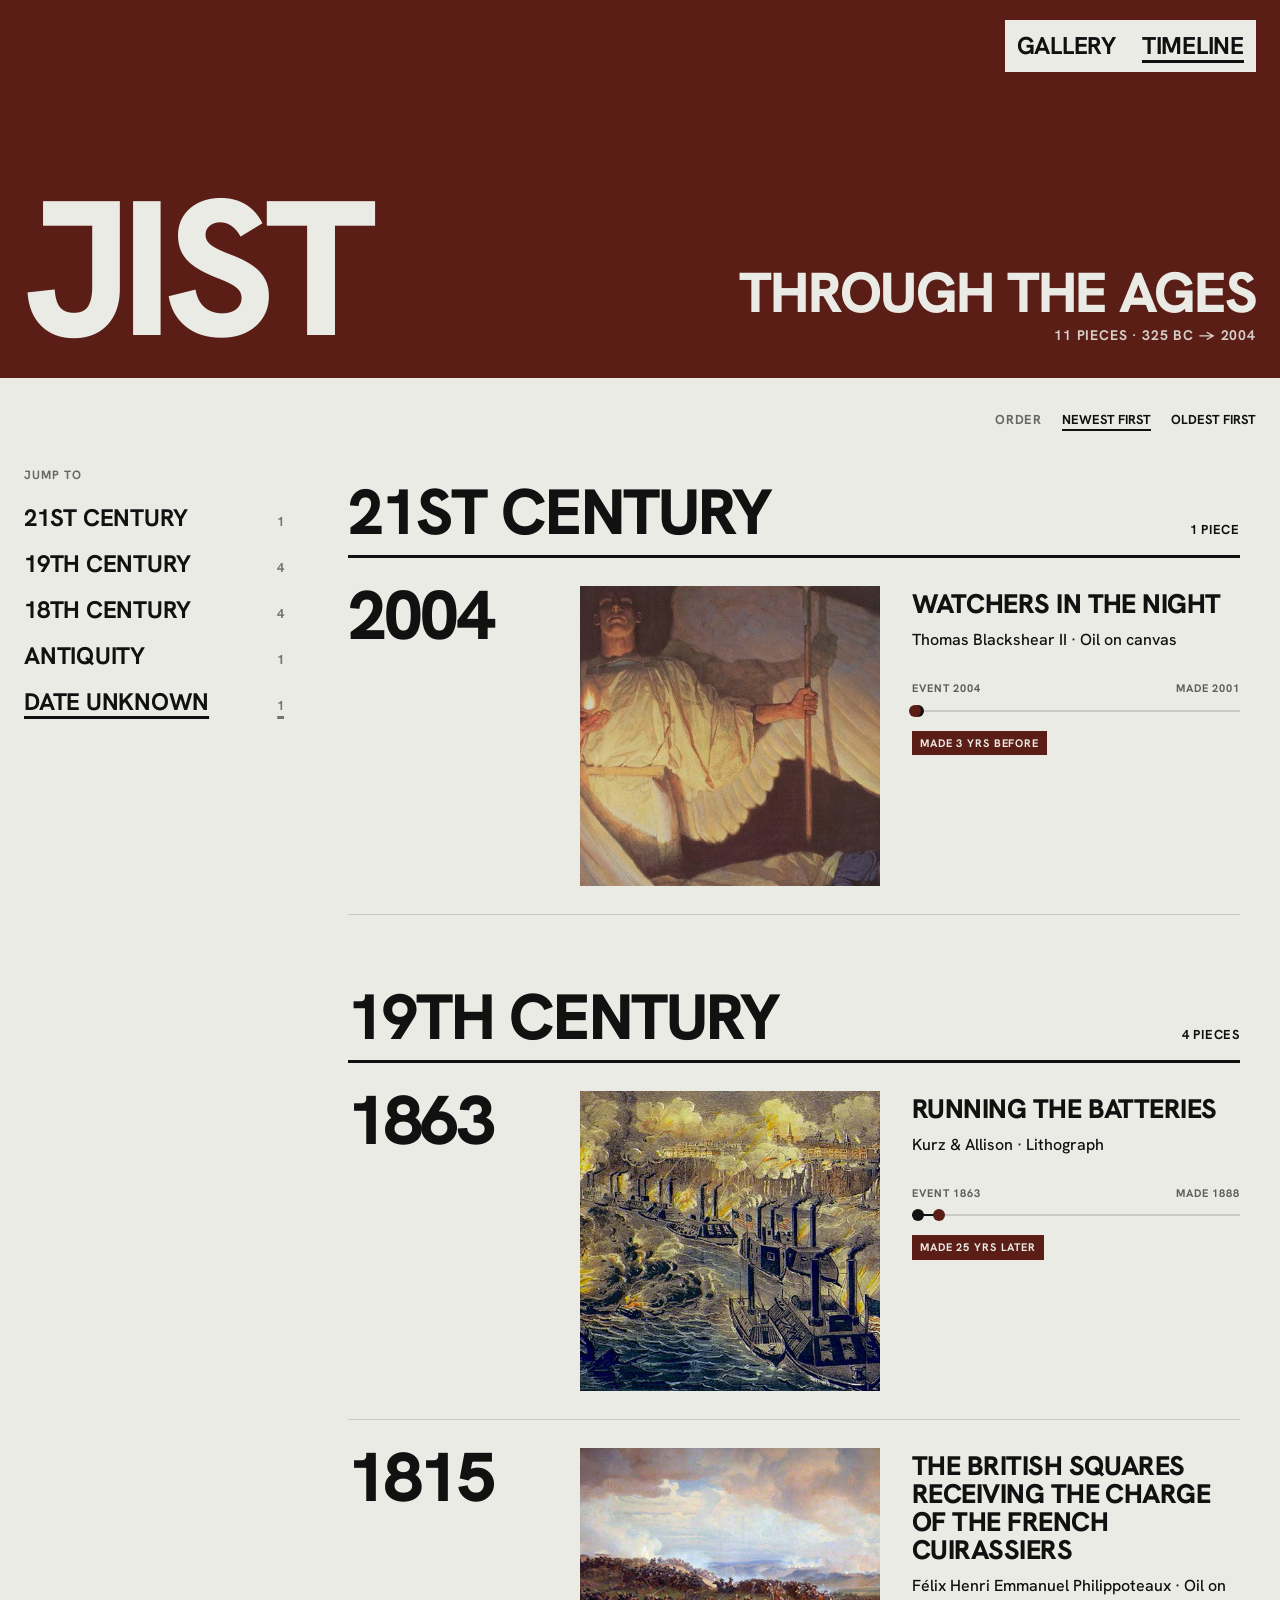
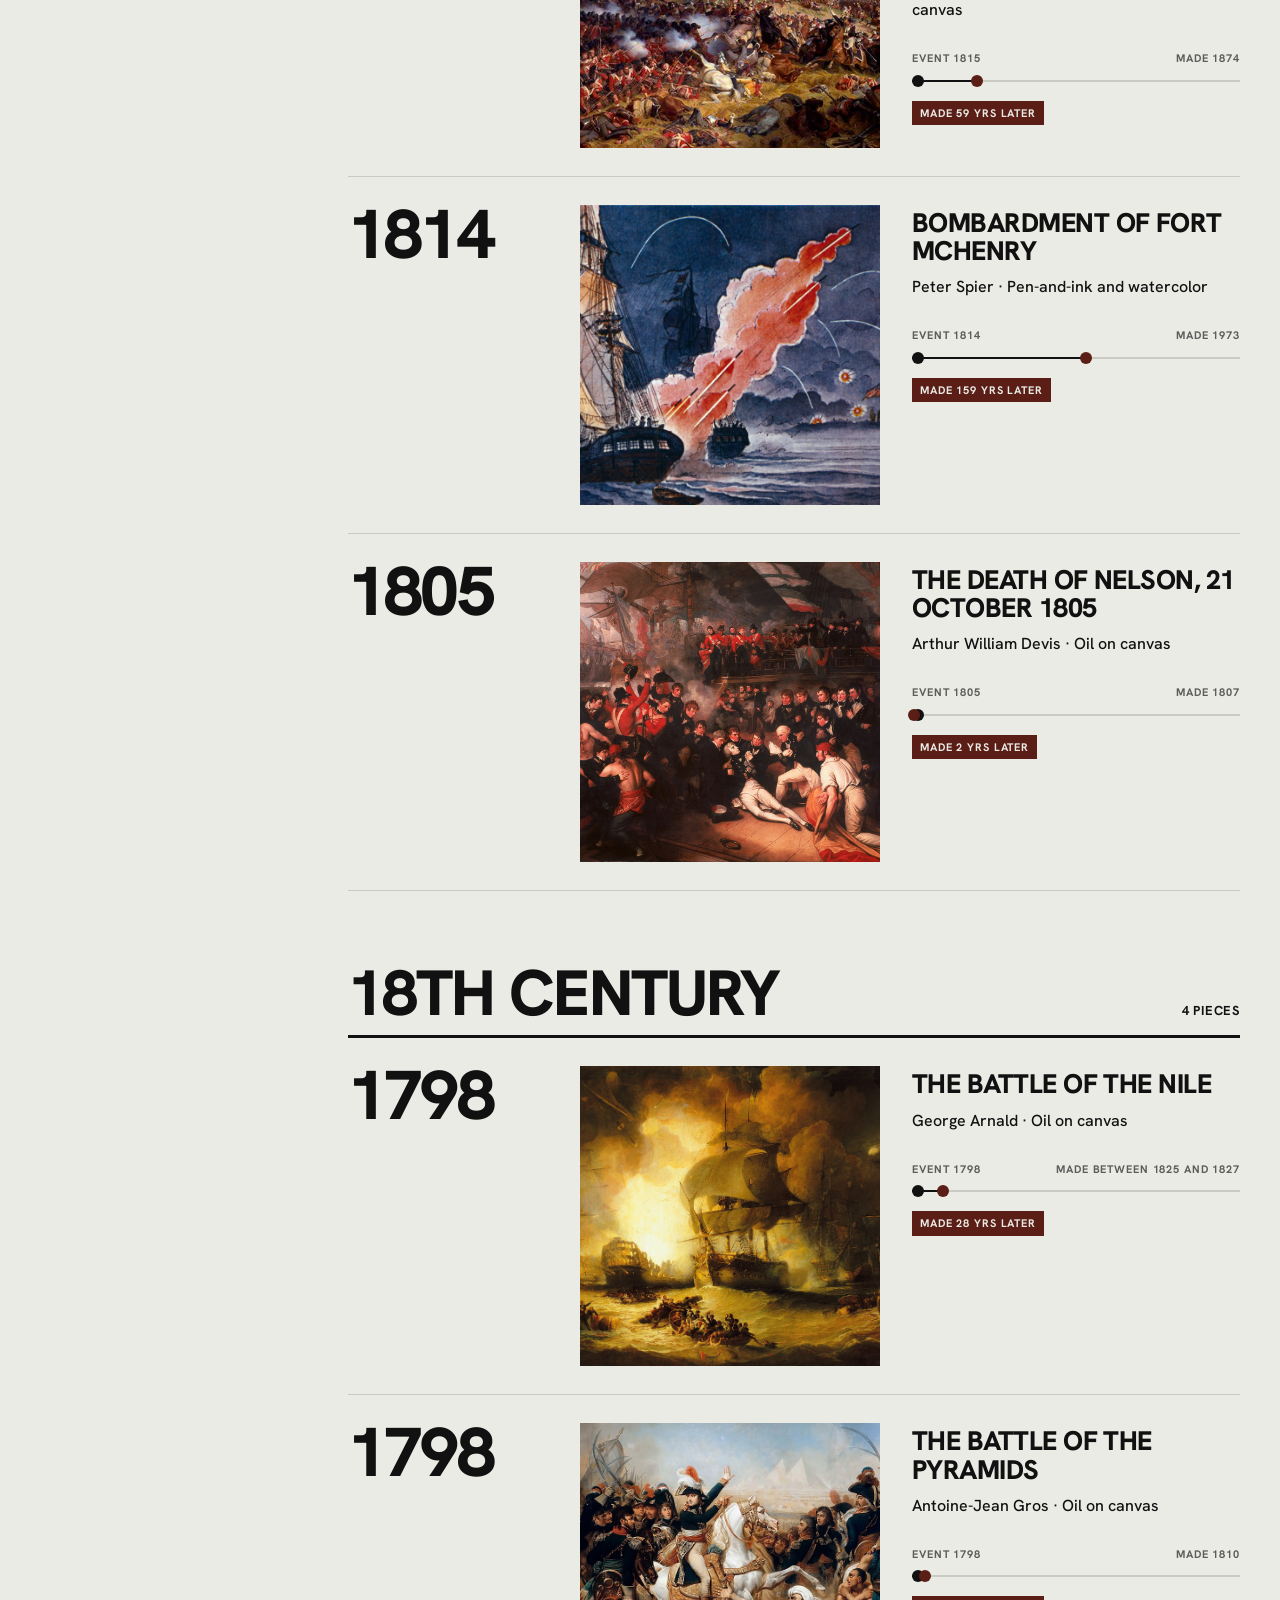
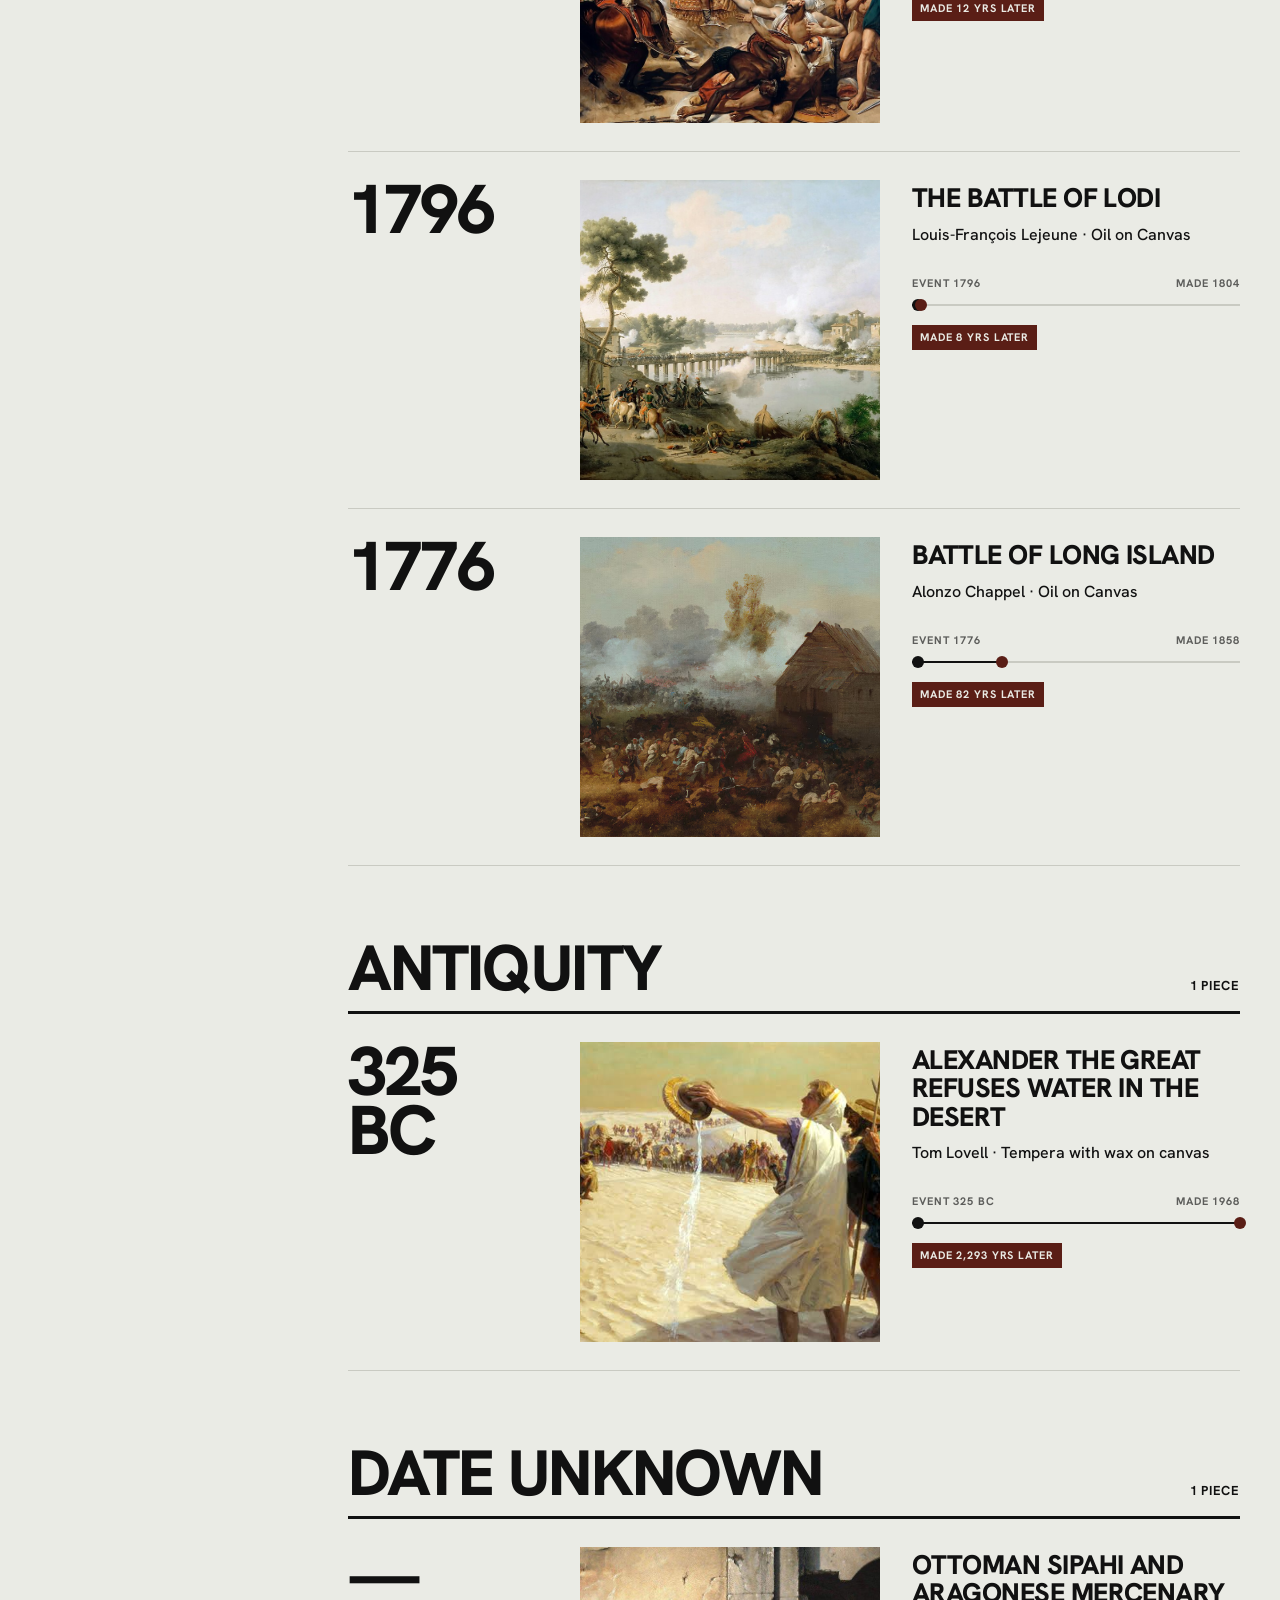
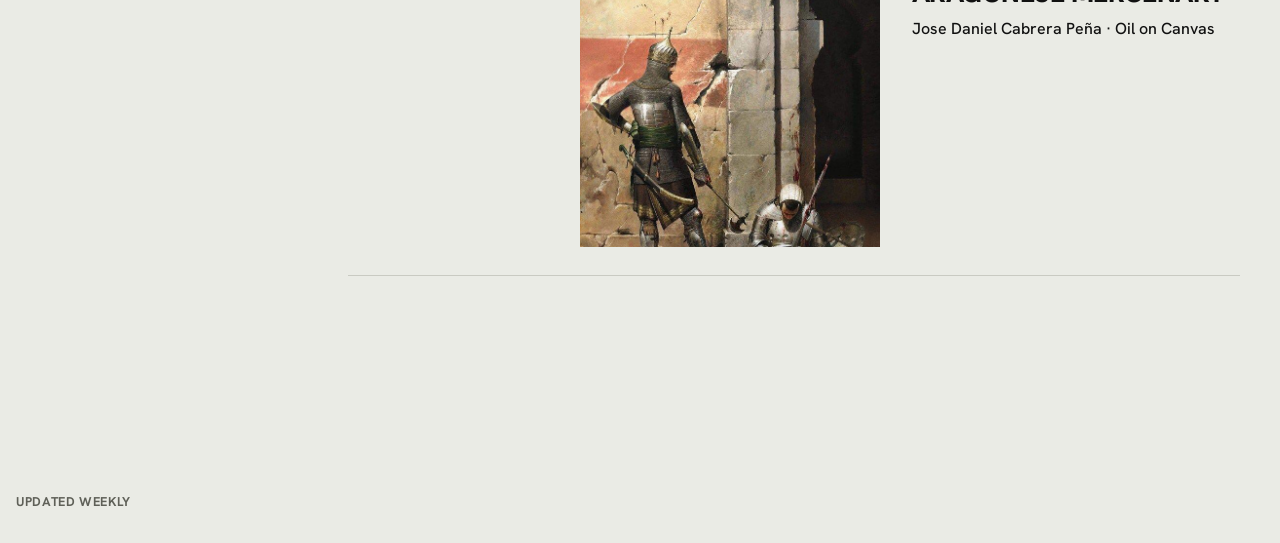
==== timeline.html @ eda14f46 "Add timeline page and change footer to Updated Weekly - timeline.html/timeline.js: pieces grouped by" ====
<!DOCTYPE html>
<html lang="en">
<head>
<meta charset="UTF-8">
<meta name="viewport" content="width=device-width, initial-scale=1.0">
<title>Timeline · JIST Gallery</title>

<!-- Social preview (shows up when the link is shared in iMessage, Discord, etc.) -->
<meta name="description" content="Every piece in the JIST Gallery, placed at the moment it depicts.">
<meta property="og:title" content="Timeline · JIST Gallery">
<meta property="og:description" content="Every piece in the JIST Gallery, placed at the moment it depicts.">
<meta property="og:type" content="website">
<meta name="twitter:card" content="summary">
<meta name="twitter:title" content="Timeline · JIST Gallery">
<meta name="twitter:description" content="Every piece in the JIST Gallery, placed at the moment it depicts.">

<link rel="preconnect" href="https://fonts.googleapis.com">
<link rel="preconnect" href="https://fonts.gstatic.com" crossorigin>
<link href="https://fonts.googleapis.com/css2?family=Hanken+Grotesk:wght@500;700;800&display=swap" rel="stylesheet">
<link rel="stylesheet" href="style.css">
</head>
<body class="timeline-page">

  <header class="tl-banner">
    <a href="index.html" class="tl-word" aria-label="JIST Gallery home">JIST</a>
    <nav class="site-nav" aria-label="Site">
      <a href="index.html">Gallery</a>
      <a href="timeline.html" aria-current="page">Timeline</a>
    </nav>
    <div class="tl-banner-text">
      <h1 class="tl-heading">Through the ages</h1>
      <p id="tl-summary" class="tl-summary"></p>
    </div>
  </header>

  <div class="tl-order" role="group" aria-label="Order">
    <span class="tl-order-label">Order</span>
    <button type="button" id="order-newest" aria-pressed="true">Newest first</button>
    <button type="button" id="order-oldest" aria-pressed="false">Oldest first</button>
  </div>

  <div class="tl-layout">
    <nav id="tl-rail" class="tl-rail" aria-label="Jump to era">
      <!-- Era links are inserted here by timeline.js -->
    </nav>
    <main id="tl-sections" class="tl-sections">
      <!-- Era sections are inserted here by timeline.js -->
    </main>
  </div>

  <!-- Modal / lightbox -->
  <div id="modal-overlay" class="modal-overlay" hidden>
    <div class="modal" role="dialog" aria-modal="true" aria-labelledby="modal-title">
      <button id="modal-close" class="modal-close" aria-label="Close">&times;</button>
      <button id="modal-prev" class="modal-nav modal-prev" aria-label="Previous artwork">&#8249;</button>
      <button id="modal-next" class="modal-nav modal-next" aria-label="Next artwork">&#8250;</button>
      <div class="modal-content">
        <div class="modal-image-wrap">
          <img id="modal-image" src="" alt="">
        </div>
        <div class="modal-text">
          <h2 id="modal-title"></h2>
          <p id="modal-meta" class="modal-meta"></p>
          <div id="modal-description" class="modal-description"></div>
        </div>
      </div>
    </div>
  </div>

  <footer class="site-footer">
    <p>Updated Weekly</p>
  </footer>

  <script src="art.js"></script>
  <script src="modal.js"></script>
  <script src="timeline.js"></script>
</body>
</html>
---- style.css ----
/* ---------- Base ---------- */
:root {
  --bg-page: #eaebe5;       /* pale grey-green "gallery wall" */
  --panel: #5a1e16;         /* intro panel colour (oxblood) */
  --text: #111111;
  --text-muted: #5f6058;
  --tile-empty: #d4d5ce;
  --gap: 16px;
  --ease: cubic-bezier(0.77, 0, 0.18, 1);
  --font: "Hanken Grotesk", "Helvetica Neue", Helvetica, Arial, sans-serif;
}

* {
  box-sizing: border-box;
}

body {
  margin: 0;
  background: var(--bg-page);
  color: var(--text);
  font-family: var(--font);
  line-height: 1.5;
  overflow-x: hidden;
}

/* While the intro plays, the page doesn't scroll — the first scroll settles it. */
body.intro-active {
  overflow: hidden;
}

button {
  font-family: inherit;
}

/* ---------- Intro / hero ----------
   States (classes on #intro, added in order by main.js):
     is-panel   → panel wipes in from the left
     is-word    → JIST rises
     is-art     → featured piece slides in behind JIST
     is-settled → shrinks into the split banner above the gallery
*/
.intro {
  position: relative;
  overflow: hidden;
  height: 100vh;
  height: 100svh;
  transition: height 1.1s var(--ease);
}

.intro.is-settled {
  height: clamp(420px, 62vh, 620px);
}

.intro-panel {
  position: absolute;
  top: 0;
  bottom: 0;
  left: 0;
  width: 0;
  background: var(--panel);
  transition: width 1.1s var(--ease);
}

.intro.is-panel .intro-panel {
  width: 100%;
}

.intro-art {
  position: absolute;
  top: 0;
  bottom: 0;
  right: 0;
  width: 100%;
  transform: translateX(100%);
  transition: transform 1.3s var(--ease), width 1.1s var(--ease);
}

.intro.is-art .intro-art {
  transform: translateX(0);
}

.intro.is-settled .intro-art {
  width: 50%;
}

.intro-art img {
  width: 100%;
  height: 100%;
  object-fit: cover;
  display: block;
}

.intro-scrim {
  position: absolute;
  inset: 0;
  background: #111;
  opacity: 0;
  transition: opacity 0.8s ease;
}

.intro.is-art:not(.is-settled) .intro-scrim {
  opacity: 0.3;
}

.intro-word {
  position: absolute;
  left: 24px;
  bottom: 96px;
  z-index: 2;
  margin: 0;
  font-weight: 800;
  line-height: 0.8;
  letter-spacing: -0.05em;
  color: var(--bg-page);
  font-size: clamp(140px, 30vw, 460px);
  opacity: 0;
  transform: translateY(60px);
  transition: opacity 0.9s var(--ease), transform 0.9s var(--ease),
    font-size 1.1s var(--ease), bottom 1.1s var(--ease);
}

.intro.is-word .intro-word {
  opacity: 1;
  transform: translateY(0);
}

.intro.is-settled .intro-word {
  bottom: 40px;
  font-size: clamp(110px, 17vw, 260px);
}

/* Era menu — appears top-right once the intro settles */
.era-nav {
  position: absolute;
  top: 20px;
  right: 24px;
  z-index: 3;
  display: flex;
  flex-wrap: wrap;
  justify-content: flex-end;
  gap: 4px 26px;
  padding: 4px 12px;
  background: var(--bg-page);
  opacity: 0;
  transform: translateY(-12px);
  pointer-events: none;
  transition: opacity 0.6s var(--ease), transform 0.6s var(--ease);
}

.intro.is-settled .era-nav {
  opacity: 1;
  transform: translateY(0);
  pointer-events: auto;
}

.era-nav button {
  min-height: 44px;
  padding: 0;
  border: 0;
  background: none;
  cursor: pointer;
  color: var(--text);
  font-weight: 700;
  font-size: clamp(16px, 1.9vw, 26px);
  letter-spacing: -0.01em;
  text-transform: uppercase;
  text-decoration: none;
  text-decoration-thickness: 3px;
  text-underline-offset: 6px;
}

.era-nav button:hover {
  opacity: 0.7;
}

.era-nav button[aria-pressed="true"] {
  text-decoration-line: underline;
}

/* Caption + buttons along the bottom of the intro */
.intro-caption {
  position: absolute;
  left: 24px;
  right: 24px;
  bottom: 24px;
  z-index: 3;
  display: flex;
  justify-content: space-between;
  align-items: flex-end;
  gap: 16px;
  color: var(--bg-page);
  opacity: 0;
  pointer-events: none;
  transition: opacity 0.6s ease, left 1.1s var(--ease);
}

.intro.is-art .intro-caption {
  opacity: 1;
  pointer-events: auto;
}

.intro.is-settled .intro-caption {
  left: calc(50% + 24px);
}

.intro-featured {
  display: flex;
  flex-direction: column;
  align-items: flex-start;
  gap: 4px;
  padding: 0;
  border: 0;
  background: none;
  color: inherit;
  text-align: left;
  cursor: pointer;
  font-size: 13px;
  letter-spacing: 0.04em;
  text-transform: uppercase;
  text-shadow: 0 1px 8px rgba(0, 0, 0, 0.45);
}

.intro-featured-label {
  opacity: 0.8;
}

.intro-featured-title {
  font-weight: 700;
}

.intro-featured:hover .intro-featured-title {
  text-decoration: underline;
  text-underline-offset: 3px;
}

.intro-actions {
  flex-shrink: 0;
}

.intro-enter,
.intro-replay {
  min-height: 48px;
  padding: 0 22px;
  cursor: pointer;
  font-weight: 700;
  font-size: 14px;
  letter-spacing: 0.06em;
  text-transform: uppercase;
}

.intro-enter {
  border: 0;
  background: var(--bg-page);
  color: var(--text);
}

.intro-replay {
  display: none;
  min-height: 44px;
  padding: 0 16px;
  font-size: 12px;
  border: 1px solid var(--bg-page);
  background: rgba(17, 17, 17, 0.25);
  color: var(--bg-page);
}

.intro.is-settled .intro-enter {
  display: none;
}

.intro.is-settled .intro-replay {
  display: inline-block;
}

/* Skips all intro motion (reduced-motion users, repeat visits, Replay reset) */
.intro.no-anim,
.intro.no-anim * {
  transition: none !important;
}

/* ---------- Controls (search) ---------- */
.controls {
  padding: var(--gap) var(--gap) 0;
  display: flex;
  justify-content: space-between;
  align-items: flex-end;
  gap: 16px;
}

.page-link {
  display: inline-flex;
  align-items: center;
  min-height: 44px;
  color: var(--text);
  font-weight: 700;
  font-size: 0.85rem;
  letter-spacing: 0.06em;
  text-transform: uppercase;
  text-decoration: underline;
  text-decoration-thickness: 2px;
  text-underline-offset: 5px;
}

.page-link:hover {
  opacity: 0.7;
}

.search-input {
  width: 100%;
  max-width: 320px;
  height: 44px;
  padding: 0 2px;
  font-family: inherit;
  font-size: 0.95rem;
  font-weight: 500;
  color: var(--text);
  background: transparent;
  border: 0;
  border-bottom: 2px solid var(--text);
  border-radius: 0;
}

.search-input::placeholder {
  color: var(--text-muted);
}

.search-input:focus {
  outline: none;
  border-bottom-color: var(--panel);
}

.no-results {
  text-align: center;
  color: var(--text-muted);
  padding: 48px 0;
  font-weight: 700;
  text-transform: uppercase;
  letter-spacing: 0.04em;
}

/* ---------- Gallery grid ---------- */
main {
  padding: var(--gap) var(--gap) 96px;
}

.gallery-grid {
  display: grid;
  grid-template-columns: repeat(4, minmax(0, 1fr));
  grid-auto-flow: dense;
  gap: var(--gap);
}

.art-tile {
  position: relative;
  display: block;
  aspect-ratio: 1 / 1;
  overflow: hidden;
  padding: 0;
  border: 0;
  background: var(--tile-empty);
  cursor: pointer;
  font: inherit;
  color: inherit;
  text-align: left;
}

.art-tile.is-big {
  grid-column: span 2;
  grid-row: span 2;
}

.art-tile img {
  position: absolute;
  inset: 0;
  width: 100%;
  height: 100%;
  object-fit: cover;
  display: block;
  opacity: 0;
  transition: opacity 0.4s ease, transform 0.6s ease;
}

.art-tile img.loaded {
  opacity: 1;
}

.art-tile:hover img {
  transform: scale(1.03);
}

.art-tile:focus-visible {
  outline: 3px solid var(--text);
  outline-offset: 3px;
}

.art-tile-title,
.art-tile-badge {
  position: absolute;
  left: 12px;
  padding: 4px 7px;
  font-weight: 700;
  text-transform: uppercase;
}

.art-tile-title {
  top: 12px;
  max-width: calc(100% - 24px);
  background: var(--bg-page);
  color: var(--text);
  font-size: 12px;
  letter-spacing: 0.03em;
  line-height: 1.3;
}

.art-tile-badge {
  bottom: 12px;
  background: var(--text);
  color: var(--bg-page);
  font-size: 11px;
  letter-spacing: 0.06em;
}

.art-tile.is-featured .art-tile-badge {
  background: var(--panel);
}

/* ---------- Modal ---------- */
.modal-overlay {
  position: fixed;
  inset: 0;
  background: rgba(17, 17, 17, 0.8);
  display: flex;
  align-items: center;
  justify-content: center;
  padding: 24px;
  z-index: 100;
}

.modal-overlay[hidden] {
  display: none;
}

.modal {
  background: var(--bg-page);
  max-width: 1100px;
  width: 100%;
  max-height: 88vh;
  overflow-y: auto;
  position: relative;
}

.modal-close {
  position: absolute;
  top: 8px;
  right: 12px;
  width: 44px;
  height: 44px;
  background: none;
  border: none;
  font-size: 2rem;
  line-height: 1;
  cursor: pointer;
  color: var(--text);
  z-index: 2;
}

.modal-nav {
  position: absolute;
  top: 50%;
  transform: translateY(-50%);
  background: var(--bg-page);
  border: 0;
  width: 44px;
  height: 44px;
  font-size: 1.6rem;
  line-height: 1;
  cursor: pointer;
  color: var(--text);
  z-index: 2;
  display: flex;
  align-items: center;
  justify-content: center;
}

.modal-prev {
  left: 12px;
}

.modal-next {
  right: 12px;
}

.modal-nav:hover {
  background: #fff;
}

.modal-content {
  display: grid;
  grid-template-columns: 1.4fr 1fr;
}

.modal-image-wrap {
  background: #111;
  display: flex;
  align-items: center;
  justify-content: center;
}

.modal-image-wrap img {
  width: 100%;
  height: 100%;
  object-fit: contain;
  max-height: 88vh;
  display: block;
}

.modal-text {
  padding: 48px 40px 40px;
}

.modal-text h2 {
  margin: 0 0 10px;
  font-size: 2rem;
  font-weight: 800;
  line-height: 1.05;
  letter-spacing: -0.02em;
  text-transform: uppercase;
}

.modal-meta {
  color: var(--text-muted);
  margin: 0 0 24px;
  font-size: 0.8rem;
  font-weight: 700;
  letter-spacing: 0.05em;
  text-transform: uppercase;
}

.modal-description p {
  margin: 0 0 16px;
  font-size: 1.05rem;
  font-weight: 500;
  line-height: 1.6;
}

/* ---------- Timeline page ---------- */
@media (prefers-reduced-motion: no-preference) {
  html:has(.timeline-page) {
    scroll-behavior: smooth;
  }
}

.tl-banner {
  position: relative;
  height: clamp(300px, 42vh, 380px);
  overflow: hidden;
  background: var(--panel);
  color: var(--bg-page);
}

.tl-word {
  position: absolute;
  left: 24px;
  bottom: 32px;
  font-weight: 800;
  font-size: clamp(110px, 15vw, 220px);
  line-height: 0.8;
  letter-spacing: -0.05em;
  color: var(--bg-page);
  text-decoration: none;
}

.site-nav {
  position: absolute;
  top: 20px;
  right: 24px;
  z-index: 2;
  display: flex;
  gap: 26px;
  padding: 4px 12px;
  background: var(--bg-page);
}

.site-nav a {
  display: flex;
  align-items: center;
  min-height: 44px;
  color: var(--text);
  font-weight: 700;
  font-size: clamp(16px, 1.9vw, 26px);
  letter-spacing: -0.01em;
  text-transform: uppercase;
  text-decoration: none;
  text-decoration-thickness: 3px;
  text-underline-offset: 6px;
}

.site-nav a:hover {
  opacity: 0.7;
}

.site-nav a[aria-current="page"] {
  text-decoration-line: underline;
}

.tl-banner-text {
  position: absolute;
  right: 24px;
  bottom: 32px;
  text-align: right;
  text-transform: uppercase;
}

.tl-heading {
  margin: 0 0 6px;
  font-weight: 800;
  font-size: clamp(28px, 4.4vw, 64px);
  line-height: 0.9;
  letter-spacing: -0.03em;
}

.tl-summary {
  margin: 0;
  font-weight: 700;
  font-size: 14px;
  letter-spacing: 0.06em;
  opacity: 0.85;
}

.tl-order {
  display: flex;
  justify-content: flex-end;
  align-items: center;
  gap: 20px;
  padding: 20px 24px 0;
  font-weight: 700;
  font-size: 13px;
  letter-spacing: 0.06em;
  text-transform: uppercase;
}

.tl-order-label {
  opacity: 0.6;
}

.tl-order button {
  min-height: 44px;
  padding: 0;
  border: 0;
  background: none;
  cursor: pointer;
  color: var(--text);
  font: inherit;
  text-transform: uppercase;
  text-decoration-thickness: 2px;
  text-underline-offset: 5px;
}

.tl-order button[aria-pressed="true"] {
  text-decoration-line: underline;
}

.tl-layout {
  display: grid;
  grid-template-columns: 260px minmax(0, 1fr);
  gap: 48px;
  align-items: start;
  padding: 24px 24px 96px;
}

.tl-rail {
  position: sticky;
  top: 24px;
  display: flex;
  flex-direction: column;
  gap: 2px;
}

.tl-rail-label {
  padding-bottom: 10px;
  font-weight: 700;
  font-size: 12px;
  letter-spacing: 0.08em;
  text-transform: uppercase;
  opacity: 0.6;
}

.tl-rail a {
  display: flex;
  justify-content: space-between;
  align-items: baseline;
  min-height: 44px;
  padding: 4px 0;
  color: var(--text);
  font-weight: 700;
  font-size: 24px;
  letter-spacing: -0.01em;
  text-transform: uppercase;
  text-decoration: none;
  text-decoration-thickness: 3px;
  text-underline-offset: 6px;
}

.tl-rail a span {
  display: inline-block; /* keeps the underline off the count */
  font-size: 13px;
  opacity: 0.55;
}

.tl-rail a:hover {
  opacity: 0.7;
}

.tl-rail a[aria-current="true"] {
  text-decoration-line: underline;
}

.tl-sections {
  display: flex;
  flex-direction: column;
  gap: 72px;
}

.tl-era {
  scroll-margin-top: 24px;
}

.tl-era-head {
  display: flex;
  justify-content: space-between;
  align-items: baseline;
  gap: 16px;
  padding-bottom: 12px;
  border-bottom: 3px solid var(--text);
}

.tl-era-head h2 {
  margin: 0;
  font-weight: 800;
  font-size: clamp(40px, 5vw, 72px);
  line-height: 0.95;
  letter-spacing: -0.03em;
  text-transform: uppercase;
}

.tl-era-head span {
  flex-shrink: 0;
  font-weight: 700;
  font-size: 13px;
  letter-spacing: 0.06em;
  text-transform: uppercase;
}

.tl-entry {
  display: grid;
  grid-template-columns: 200px minmax(160px, 300px) minmax(0, 1fr);
  gap: 32px;
  align-items: start;
  width: 100%;
  padding: 28px 0;
  border: 0;
  border-bottom: 1px solid #c9cac2;
  background: none;
  color: inherit;
  font: inherit;
  text-align: left;
  cursor: pointer;
}

.tl-entry:hover .tl-thumb img {
  transform: scale(1.03);
}

.tl-entry:focus-visible {
  outline: 3px solid var(--text);
  outline-offset: 4px;
}

.tl-year {
  font-weight: 800;
  font-size: clamp(48px, 5.4vw, 76px);
  line-height: 0.85;
  letter-spacing: -0.04em;
}

.tl-thumb {
  position: relative;
  aspect-ratio: 1 / 1;
  overflow: hidden;
  background: var(--tile-empty);
}

.tl-thumb img {
  position: absolute;
  inset: 0;
  width: 100%;
  height: 100%;
  object-fit: cover;
  display: block;
  opacity: 0;
  transition: opacity 0.4s ease, transform 0.6s ease;
}

.tl-thumb img.loaded {
  opacity: 1;
}

.tl-info {
  display: flex;
  flex-direction: column;
  gap: 10px;
  padding-top: 4px;
}

.tl-title {
  font-weight: 800;
  font-size: clamp(20px, 2.1vw, 30px);
  line-height: 1.05;
  letter-spacing: -0.02em;
  text-transform: uppercase;
}

.tl-meta {
  font-weight: 500;
  font-size: 16px;
}

.tl-gap {
  display: flex;
  flex-direction: column;
  gap: 8px;
  max-width: 420px;
  padding-top: 18px;
}

.tl-gap-ends {
  display: flex;
  justify-content: space-between;
  gap: 12px;
  font-weight: 700;
  font-size: 11px;
  letter-spacing: 0.08em;
  text-transform: uppercase;
  opacity: 0.65;
}

.tl-gap-track {
  position: relative;
  height: 12px;
}

.tl-gap-track::before {
  content: "";
  position: absolute;
  left: 0;
  right: 0;
  top: 5px;
  height: 2px;
  background: #c9cac2;
}

.tl-gap-fill {
  position: absolute;
  left: 0;
  top: 5px;
  height: 2px;
  width: var(--gap);
  background: var(--text);
}

.tl-gap-start,
.tl-gap-end {
  position: absolute;
  top: 0;
  width: 12px;
  height: 12px;
  border-radius: 50%;
}

.tl-gap-start {
  left: 0;
  background: var(--text);
}

.tl-gap-end {
  left: calc(var(--gap) - 6px);
  background: var(--panel);
}

.tl-gap-label {
  align-self: flex-start;
  margin-top: 6px;
  padding: 4px 8px;
  background: var(--panel);
  color: var(--bg-page);
  font-weight: 700;
  font-size: 11px;
  letter-spacing: 0.08em;
  text-transform: uppercase;
}

/* ---------- Footer ---------- */
.site-footer {
  padding: 24px var(--gap) 32px;
  color: var(--text-muted);
  font-size: 0.8rem;
  font-weight: 700;
  letter-spacing: 0.05em;
  text-transform: uppercase;
}

.site-footer p {
  margin: 0;
}

/* ---------- Smaller screens ---------- */
@media (max-width: 1100px) {
  .gallery-grid {
    grid-template-columns: repeat(3, minmax(0, 1fr));
  }
}

@media (max-width: 760px) {
  .gallery-grid {
    grid-template-columns: repeat(2, minmax(0, 1fr));
    gap: 10px;
  }

  main,
  .controls {
    padding-left: 10px;
    padding-right: 10px;
  }

  .search-input {
    max-width: none;
  }

  /* On a phone the split banner is too narrow, so the art stays full width */
  .intro.is-settled .intro-art {
    width: 100%;
  }

  .intro.is-settled .intro-scrim {
    opacity: 0.3;
  }

  .intro.is-settled .intro-caption {
    left: 16px;
  }

  .intro.is-settled {
    height: 460px;
  }

  .intro-word {
    left: 14px;
    bottom: 200px;
  }

  .intro.is-settled .intro-word {
    bottom: 84px;
    font-size: clamp(90px, 28vw, 160px);
  }

  .intro-caption {
    left: 16px;
    right: 16px;
    bottom: 16px;
    flex-direction: column;
    align-items: flex-start;
  }

  /* Settled on a phone: just the Replay button, tucked bottom-right */
  .intro.is-settled .intro-caption {
    flex-direction: row;
    justify-content: flex-end;
  }

  .intro.is-settled .intro-featured {
    display: none;
  }

  .era-nav {
    top: 12px;
    left: 12px;
    right: 12px;
    gap: 0 16px;
  }

  .modal-content {
    grid-template-columns: 1fr;
  }

  .modal-image-wrap img {
    max-height: 45vh;
  }

  .modal-text {
    padding: 28px 22px;
  }
}

@media (max-width: 1100px) {
  .tl-layout {
    grid-template-columns: 1fr;
    gap: 0;
  }

  /* The era rail becomes a sideways-scrolling bar pinned to the top */
  .tl-rail {
    top: 0;
    z-index: 5;
    flex-direction: row;
    gap: 20px;
    margin: 0 -24px;
    padding: 4px 24px;
    overflow-x: auto;
    white-space: nowrap;
    background: var(--bg-page);
    border-bottom: 1px solid #c9cac2;
  }

  .tl-rail-label {
    display: none;
  }

  .tl-rail a {
    gap: 6px;
    font-size: 16px;
  }

  .tl-sections {
    padding-top: 32px;
  }

  .tl-era {
    scroll-margin-top: 64px;
  }

  .tl-entry {
    grid-template-columns: 160px minmax(0, 1fr);
  }

  .tl-year {
    grid-column: 1 / -1;
  }
}

@media (max-width: 760px) {
  .tl-banner-text {
    left: 14px;
    right: auto;
    top: 84px;
    bottom: auto;
    text-align: left;
  }

  .tl-word {
    left: 14px;
    bottom: 20px;
  }

  .site-nav {
    top: 12px;
    left: 12px;
    right: auto;
  }

  .controls {
    flex-direction: column;
    align-items: stretch;
    gap: 4px;
  }

  .tl-order {
    padding: 12px 14px 0;
  }

  .tl-layout {
    padding: 12px 14px 72px;
  }

  .tl-rail {
    margin: 0 -14px;
    padding: 4px 14px;
  }

  .tl-entry {
    grid-template-columns: 1fr;
    gap: 14px;
    padding: 22px 0;
  }

  .tl-thumb {
    aspect-ratio: 4 / 3;
  }
}

/* Visitors who turn off animations in their device settings get the settled page */
@media (prefers-reduced-motion: reduce) {
  .intro,
  .intro * {
    transition: none !important;
  }
}
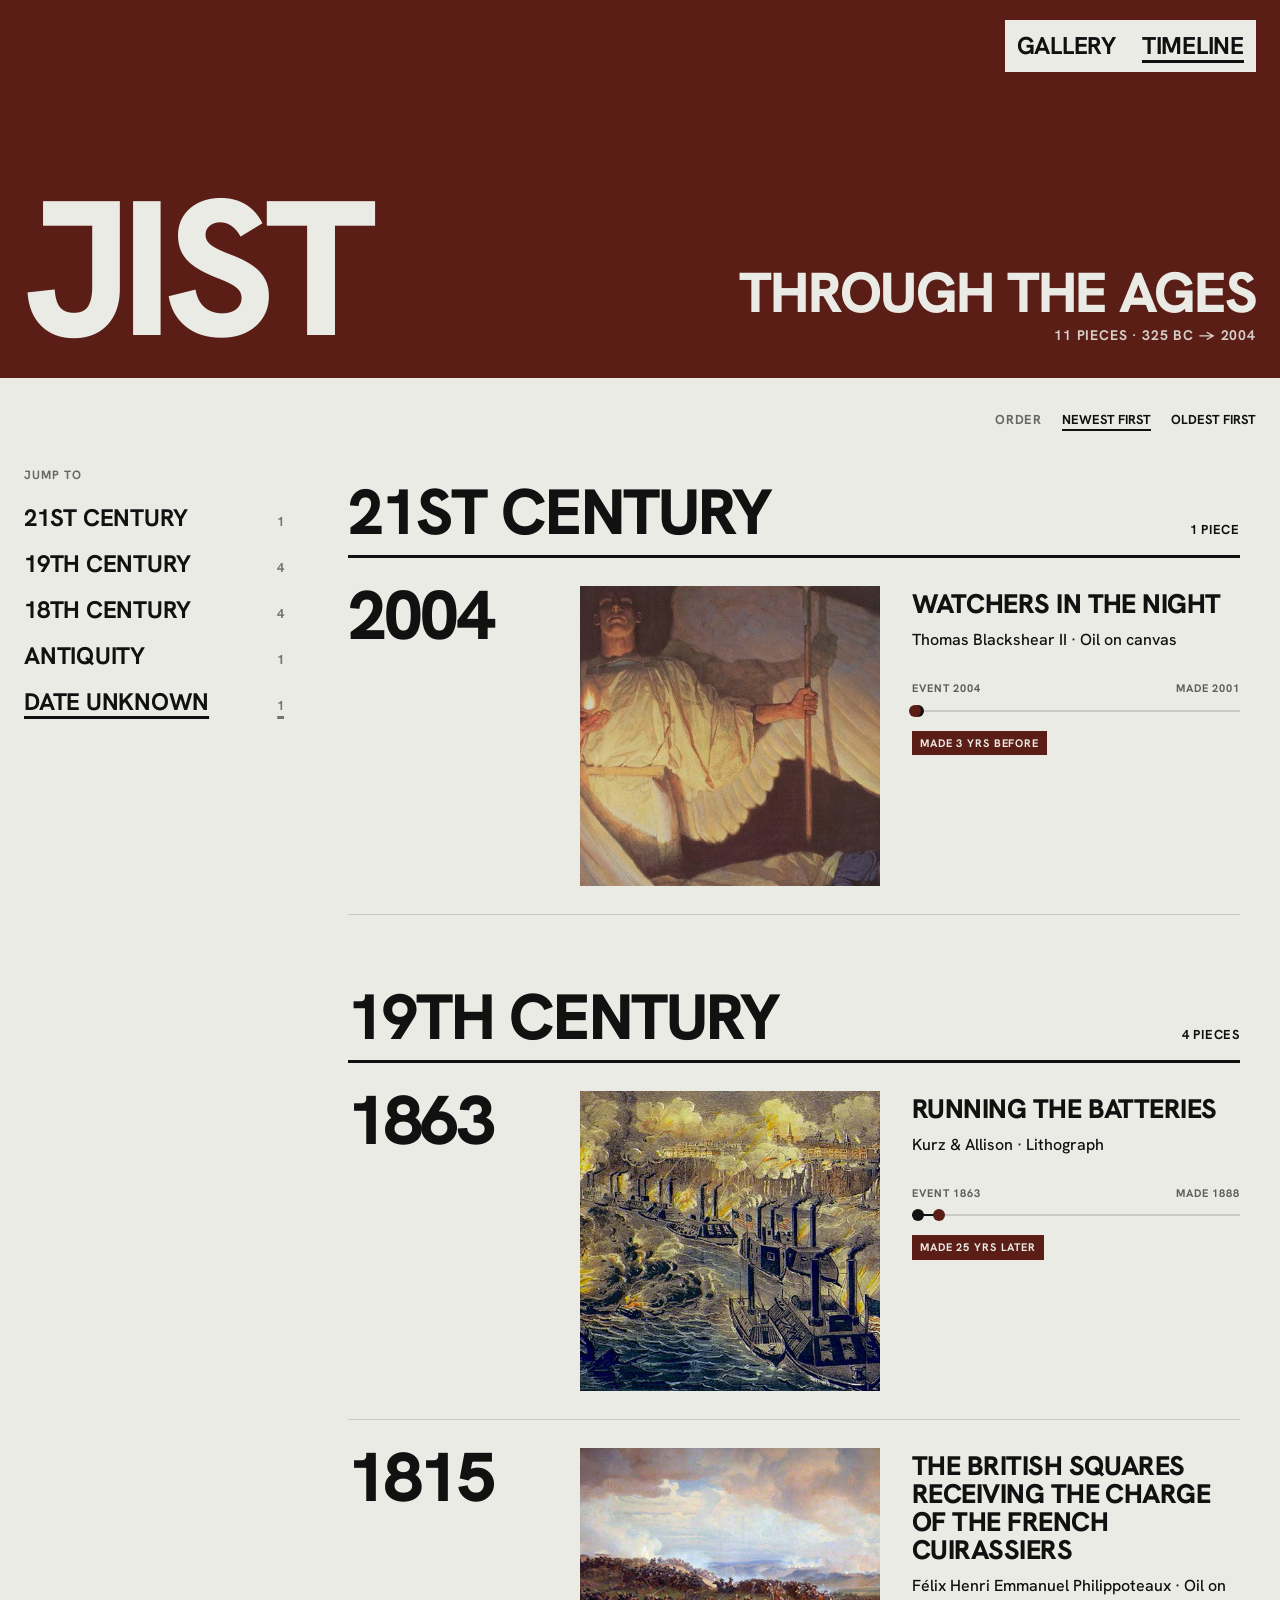
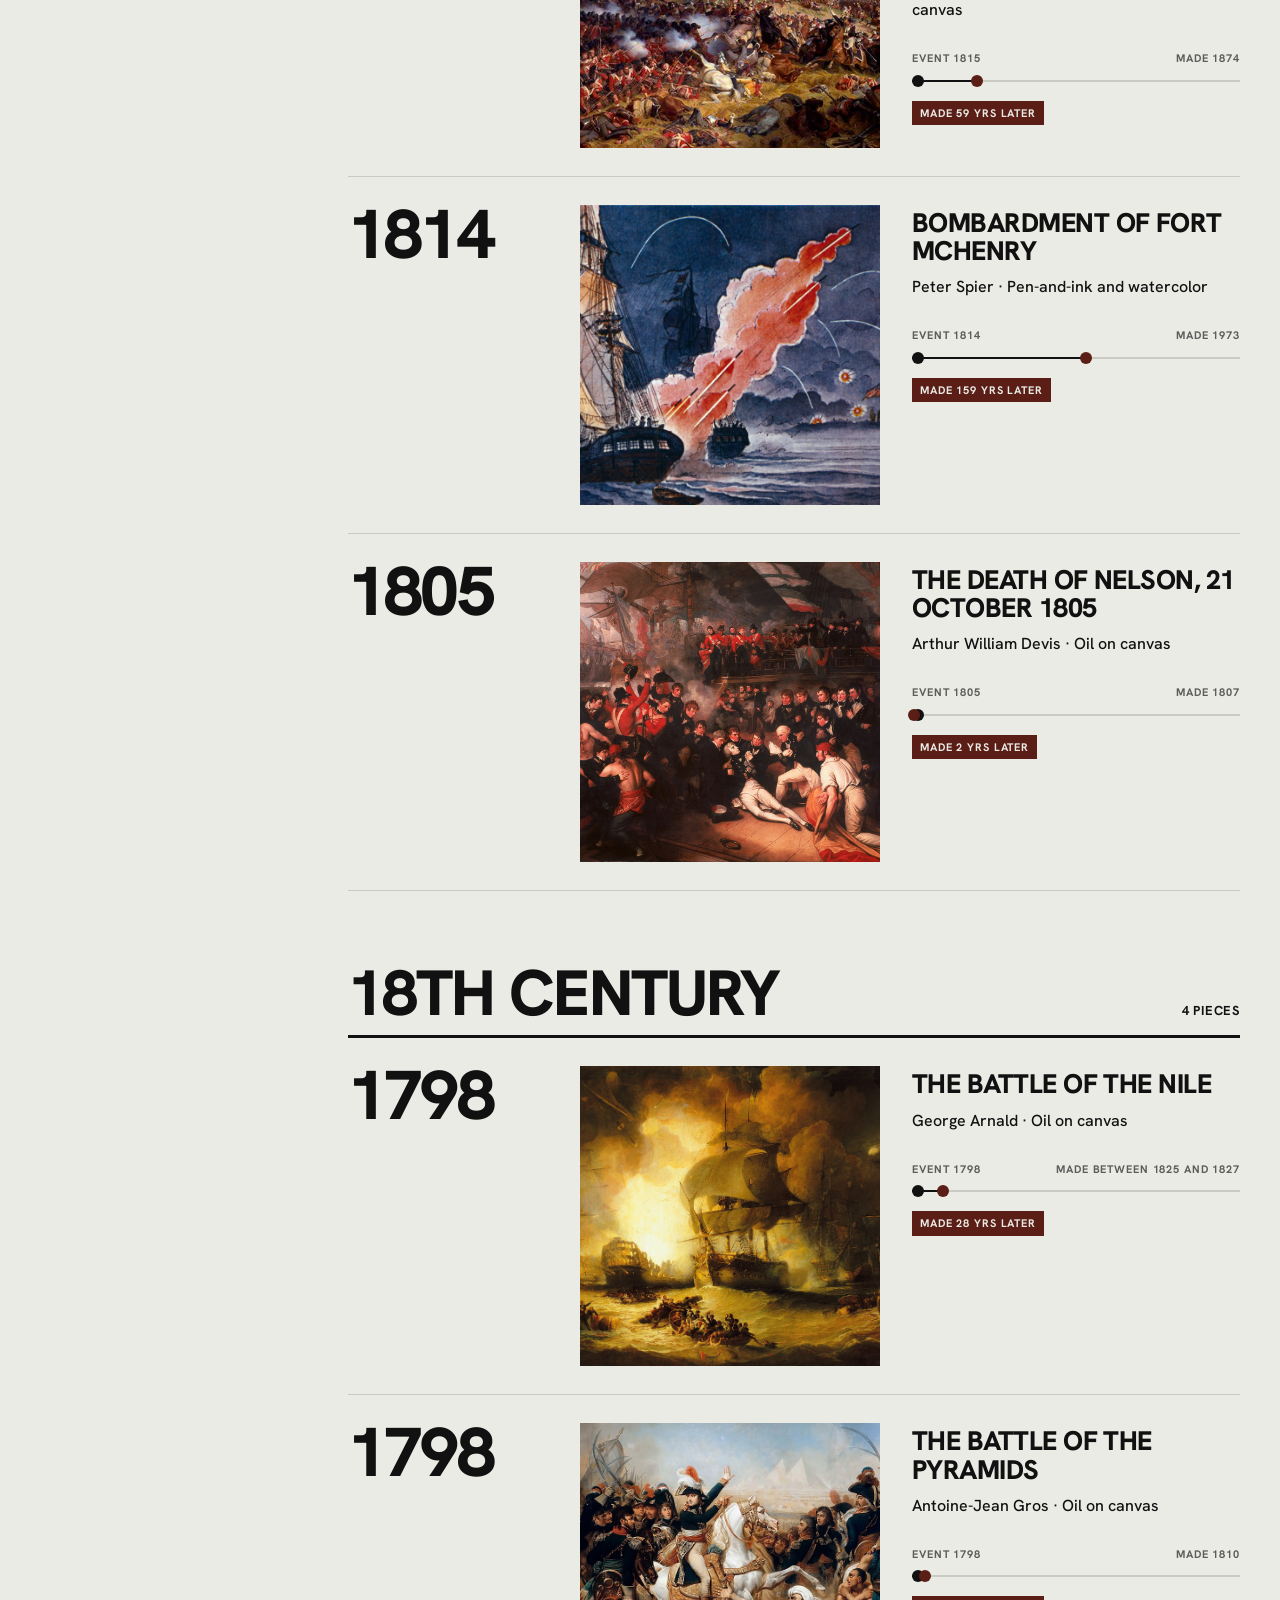
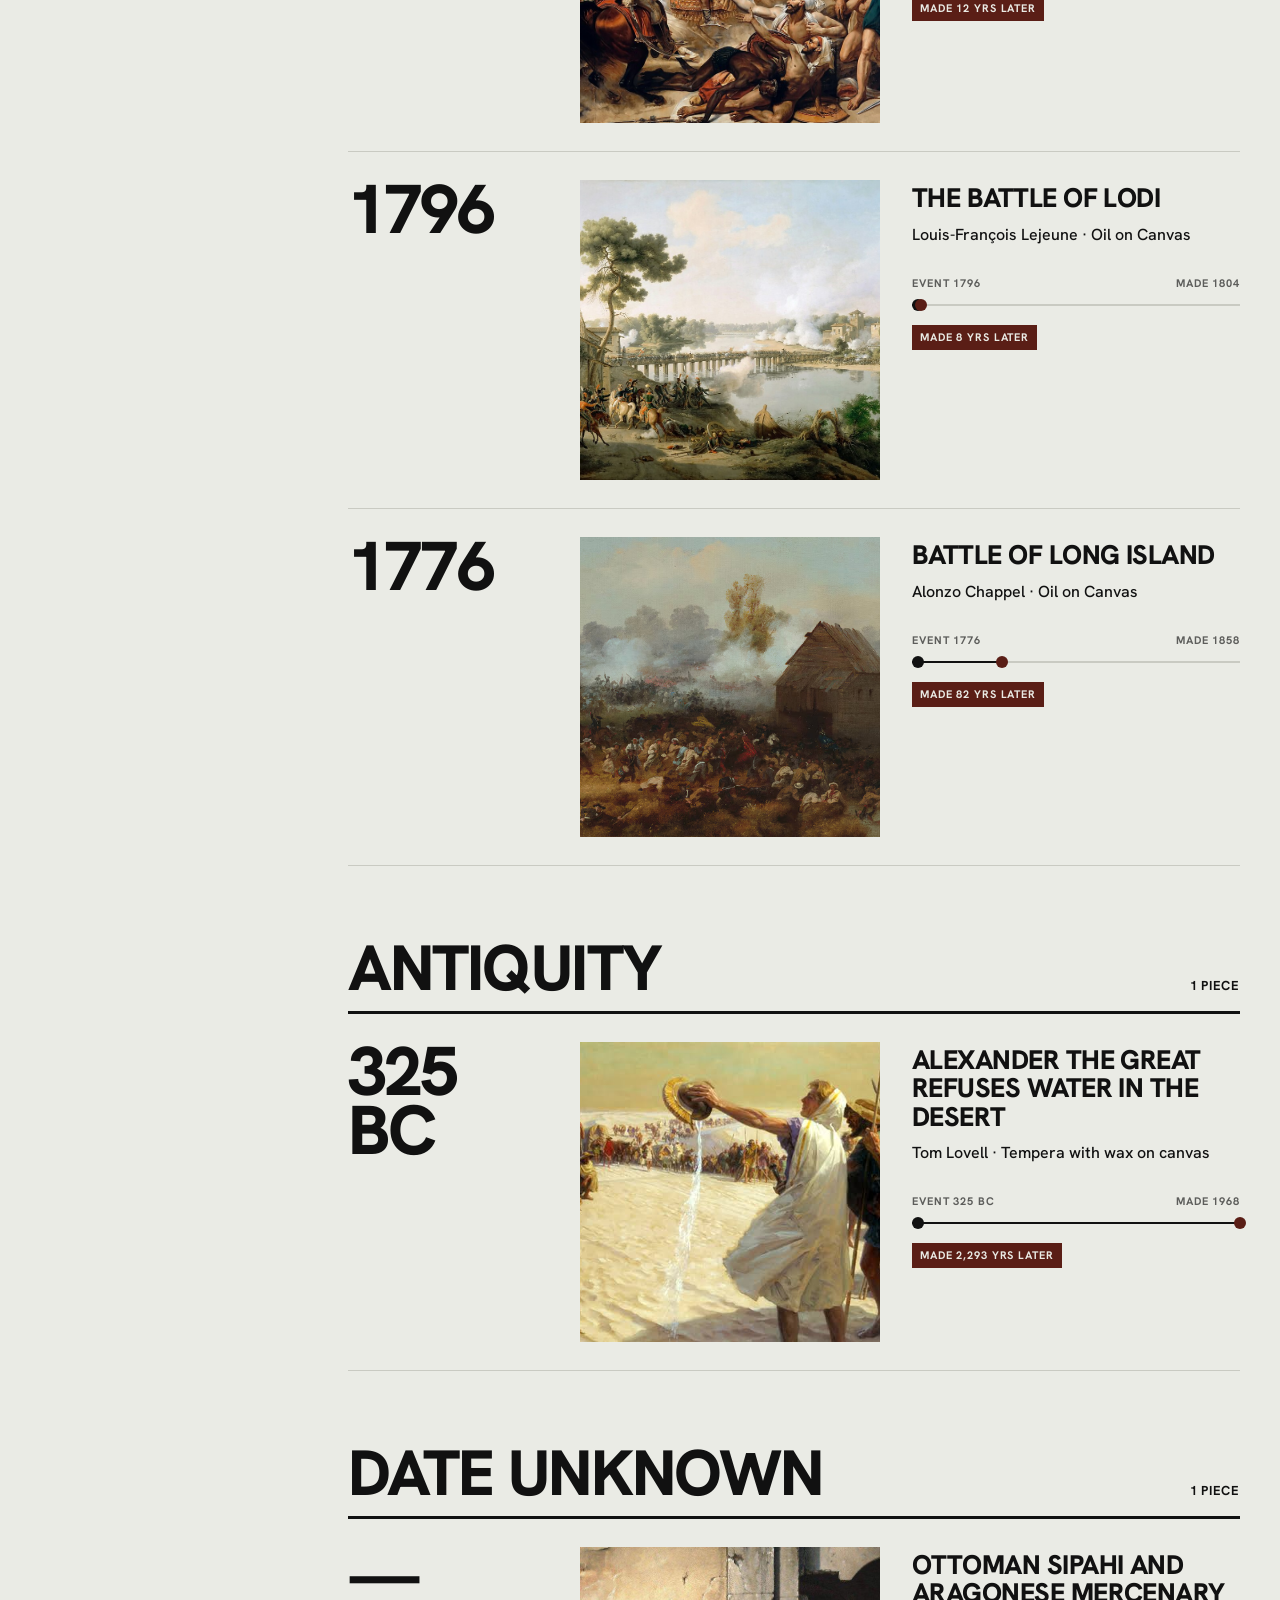
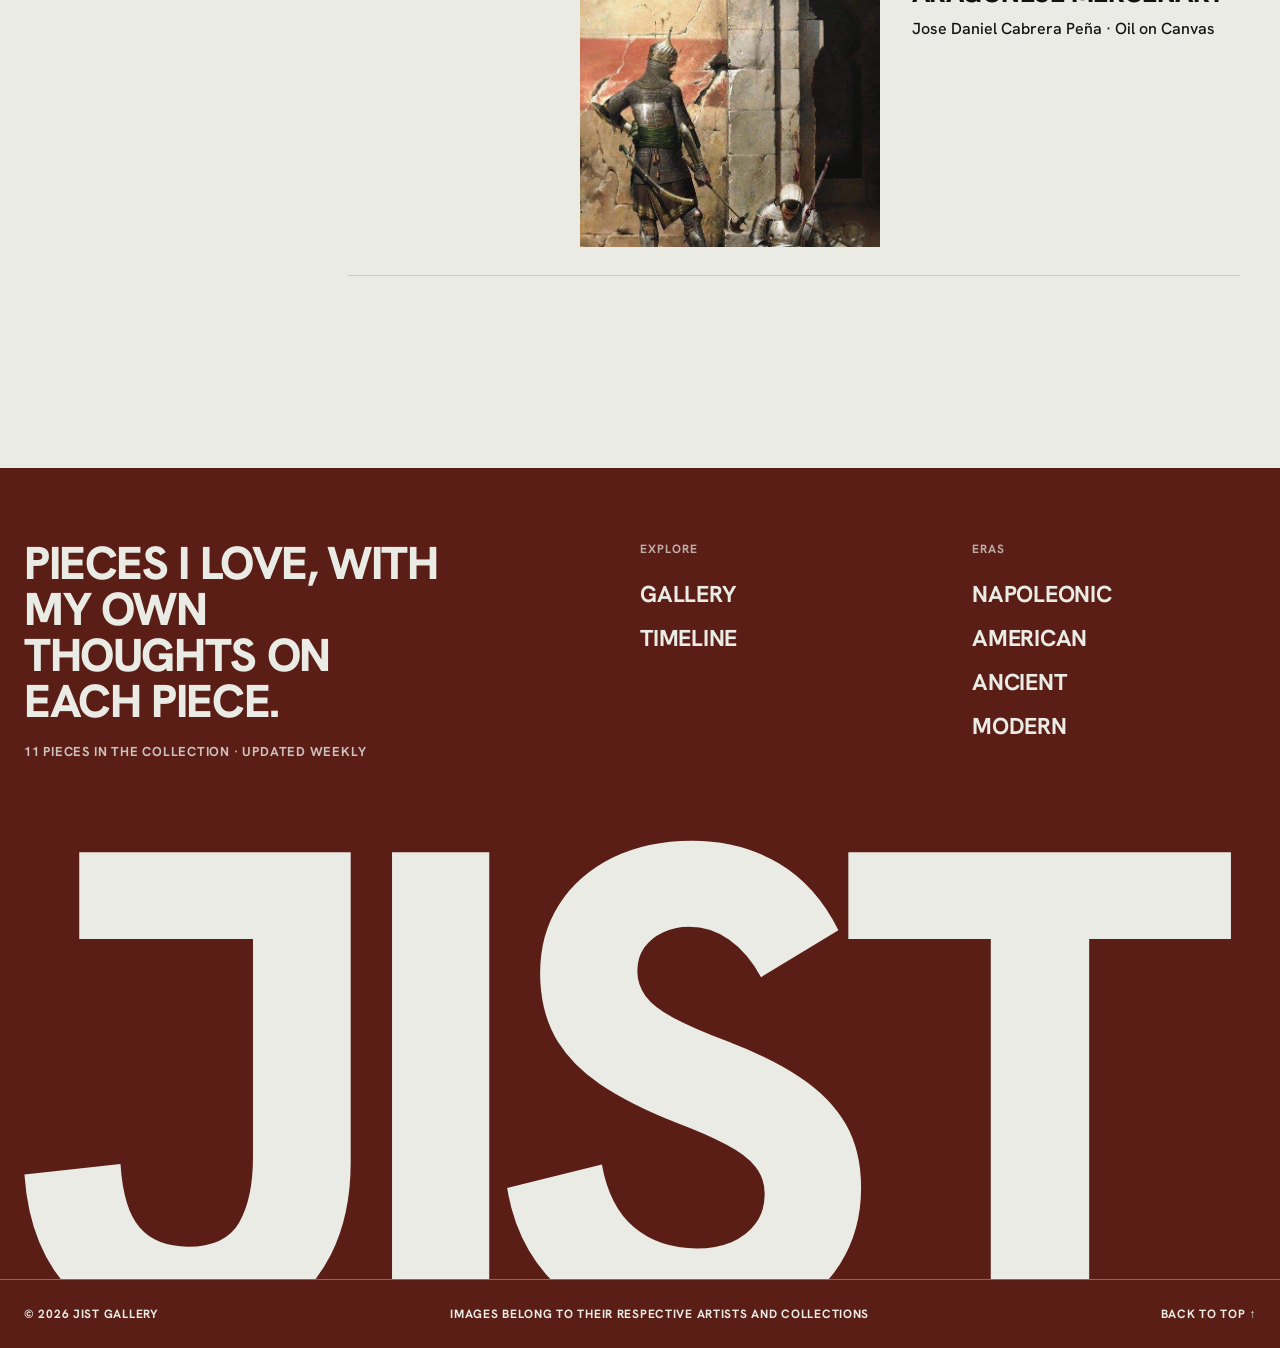
==== commit 9b065c78: "Add site footer with statement, page and era links, and giant wordmark - footer.js builds the footer" ====
--- a/timeline.html
+++ b/timeline.html
@@ -67,12 +67,13 @@
     </div>
   </div>
 
-  <footer class="site-footer">
-    <p>Updated Weekly</p>
+  <footer id="site-footer" class="site-footer">
+    <!-- Filled in by footer.js -->
   </footer>
 
   <script src="art.js"></script>
   <script src="modal.js"></script>
+  <script src="footer.js"></script>
   <script src="timeline.js"></script>
 </body>
 </html>
--- a/style.css
+++ b/style.css
@@ -900,17 +900,111 @@
 }
 
 /* ---------- Footer ---------- */
+/* Built by footer.js. An oxblood band that mirrors the intro: statement +
+   links up top, a giant JIST across the full width, small print below. */
 .site-footer {
-  padding: 24px var(--gap) 32px;
-  color: var(--text-muted);
-  font-size: 0.8rem;
-  font-weight: 700;
-  letter-spacing: 0.05em;
-  text-transform: uppercase;
-}
-
-.site-footer p {
+  overflow: hidden;
+  background: var(--panel);
+  color: var(--bg-page);
+}
+
+.footer-top {
+  display: grid;
+  grid-template-columns: minmax(0, 2fr) minmax(0, 1fr) minmax(0, 1fr);
+  gap: 48px;
+  padding: 72px 24px 56px;
+}
+
+.footer-lede {
+  margin: 0 0 18px;
+  max-width: 16ch;
+  font-weight: 800;
+  font-size: clamp(30px, 3.6vw, 52px);
+  line-height: 1;
+  letter-spacing: -0.03em;
+  text-transform: uppercase;
+}
+
+.footer-count {
   margin: 0;
+  font-weight: 700;
+  font-size: 13px;
+  letter-spacing: 0.06em;
+  text-transform: uppercase;
+  opacity: 0.8;
+}
+
+.footer-col h2 {
+  margin: 0 0 14px;
+  font-weight: 700;
+  font-size: 12px;
+  letter-spacing: 0.08em;
+  text-transform: uppercase;
+  opacity: 0.7;
+}
+
+.footer-col ul {
+  margin: 0;
+  padding: 0;
+  list-style: none;
+}
+
+.footer-col a,
+.footer-top-link {
+  display: inline-flex;
+  align-items: center;
+  min-height: 44px;
+  color: var(--bg-page);
+  font-weight: 700;
+  font-size: clamp(18px, 1.8vw, 24px);
+  letter-spacing: -0.01em;
+  text-transform: uppercase;
+  text-decoration: none;
+  text-decoration-thickness: 3px;
+  text-underline-offset: 6px;
+}
+
+.footer-col a:hover,
+.footer-top-link:hover {
+  text-decoration-line: underline;
+}
+
+.footer-col a:focus-visible,
+.footer-top-link:focus-visible {
+  outline: 3px solid var(--bg-page);
+  outline-offset: 3px;
+}
+
+/* Giant wordmark, sized to span the page and cropped slightly at the bottom */
+.footer-word {
+  margin: 0 0 -0.12em;
+  padding: 0 12px;
+  font-weight: 800;
+  font-size: 53vw;
+  line-height: 0.8;
+  letter-spacing: -0.06em;
+  white-space: nowrap;
+  user-select: none;
+}
+
+.footer-bottom {
+  position: relative;
+  display: flex;
+  justify-content: space-between;
+  align-items: center;
+  gap: 16px;
+  padding: 12px 24px;
+  background: var(--panel);
+  border-top: 1px solid rgba(234, 235, 229, 0.35);
+  font-weight: 700;
+  font-size: 12px;
+  letter-spacing: 0.06em;
+  text-transform: uppercase;
+}
+
+.footer-bottom .footer-top-link {
+  font-size: 12px;
+  letter-spacing: 0.06em;
 }
 
 /* ---------- Smaller screens ---------- */
@@ -986,6 +1080,21 @@
     left: 12px;
     right: 12px;
     gap: 0 16px;
+  }
+
+  .footer-top {
+    grid-template-columns: repeat(2, minmax(0, 1fr));
+    gap: 32px 20px;
+    padding: 48px 16px 40px;
+  }
+
+  .footer-statement {
+    grid-column: 1 / -1;
+  }
+
+  .footer-bottom {
+    flex-wrap: wrap;
+    padding: 12px 16px;
   }
 
   .modal-content {
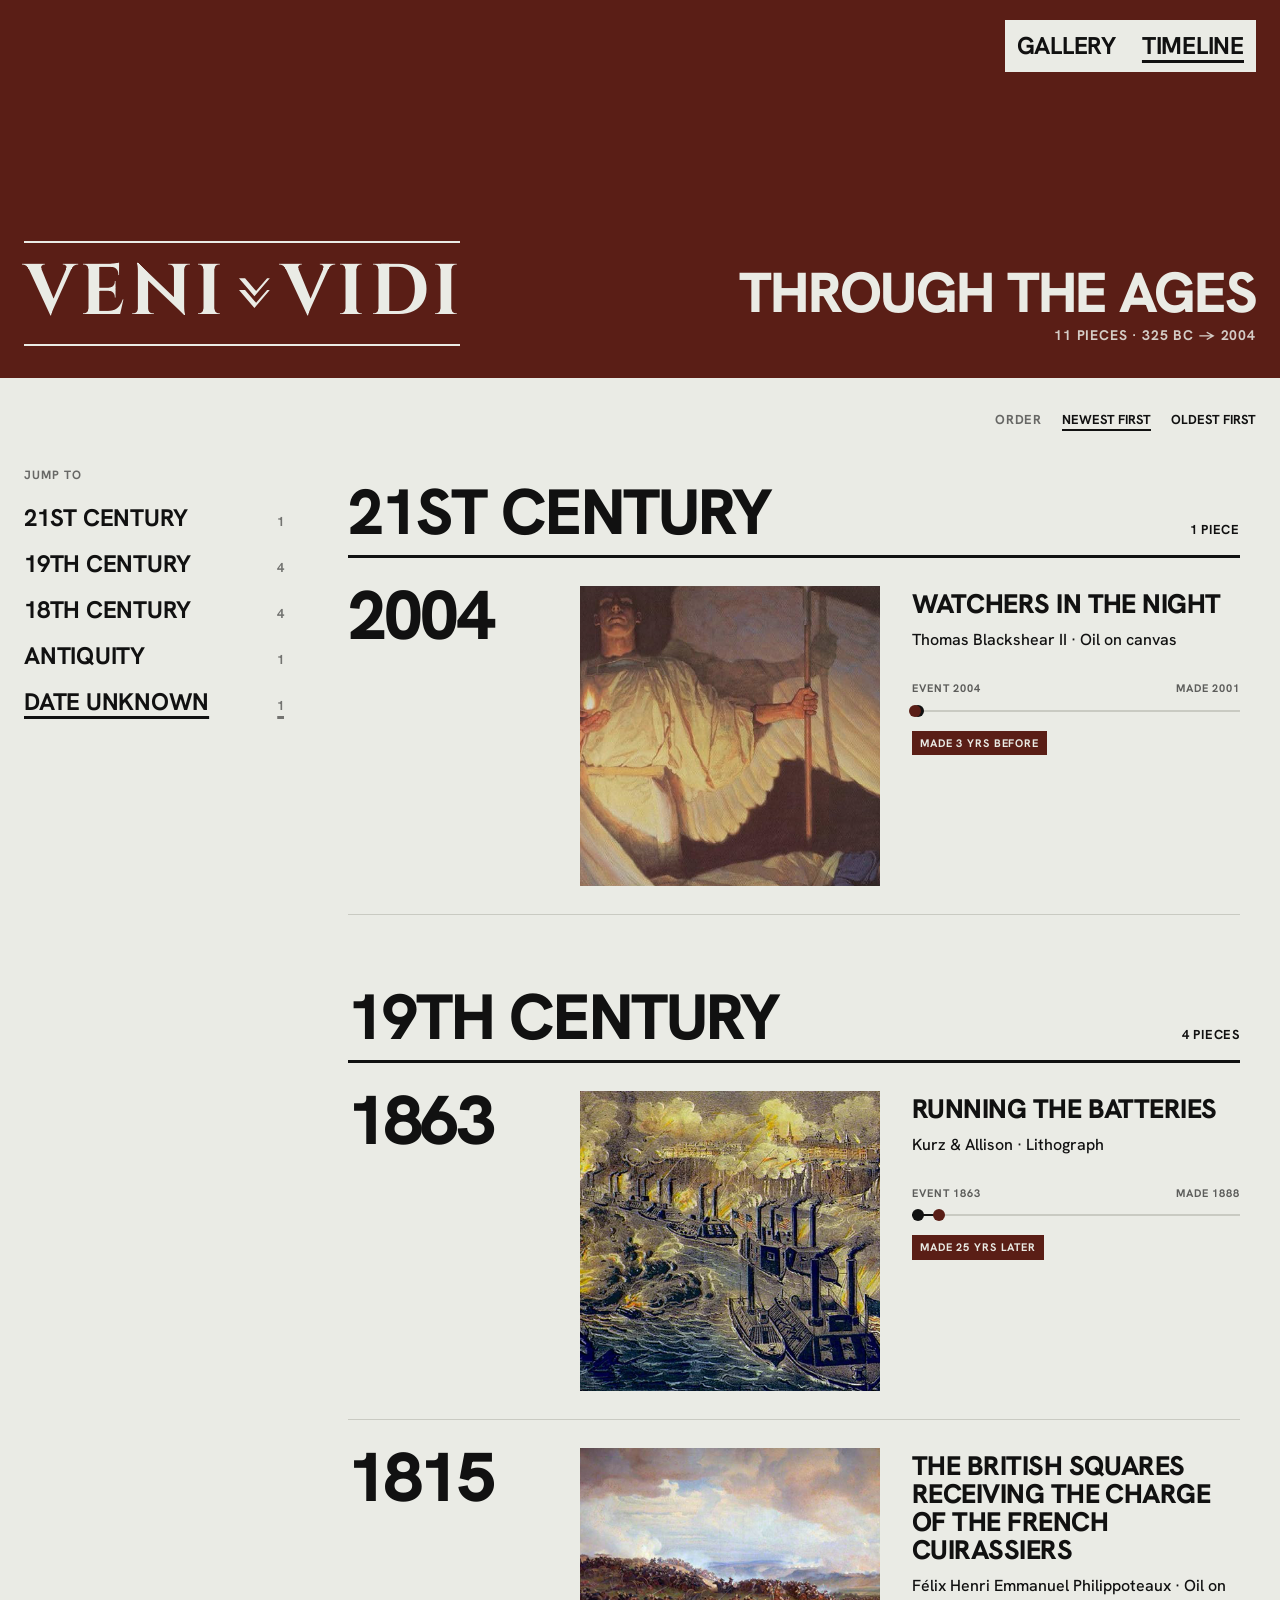
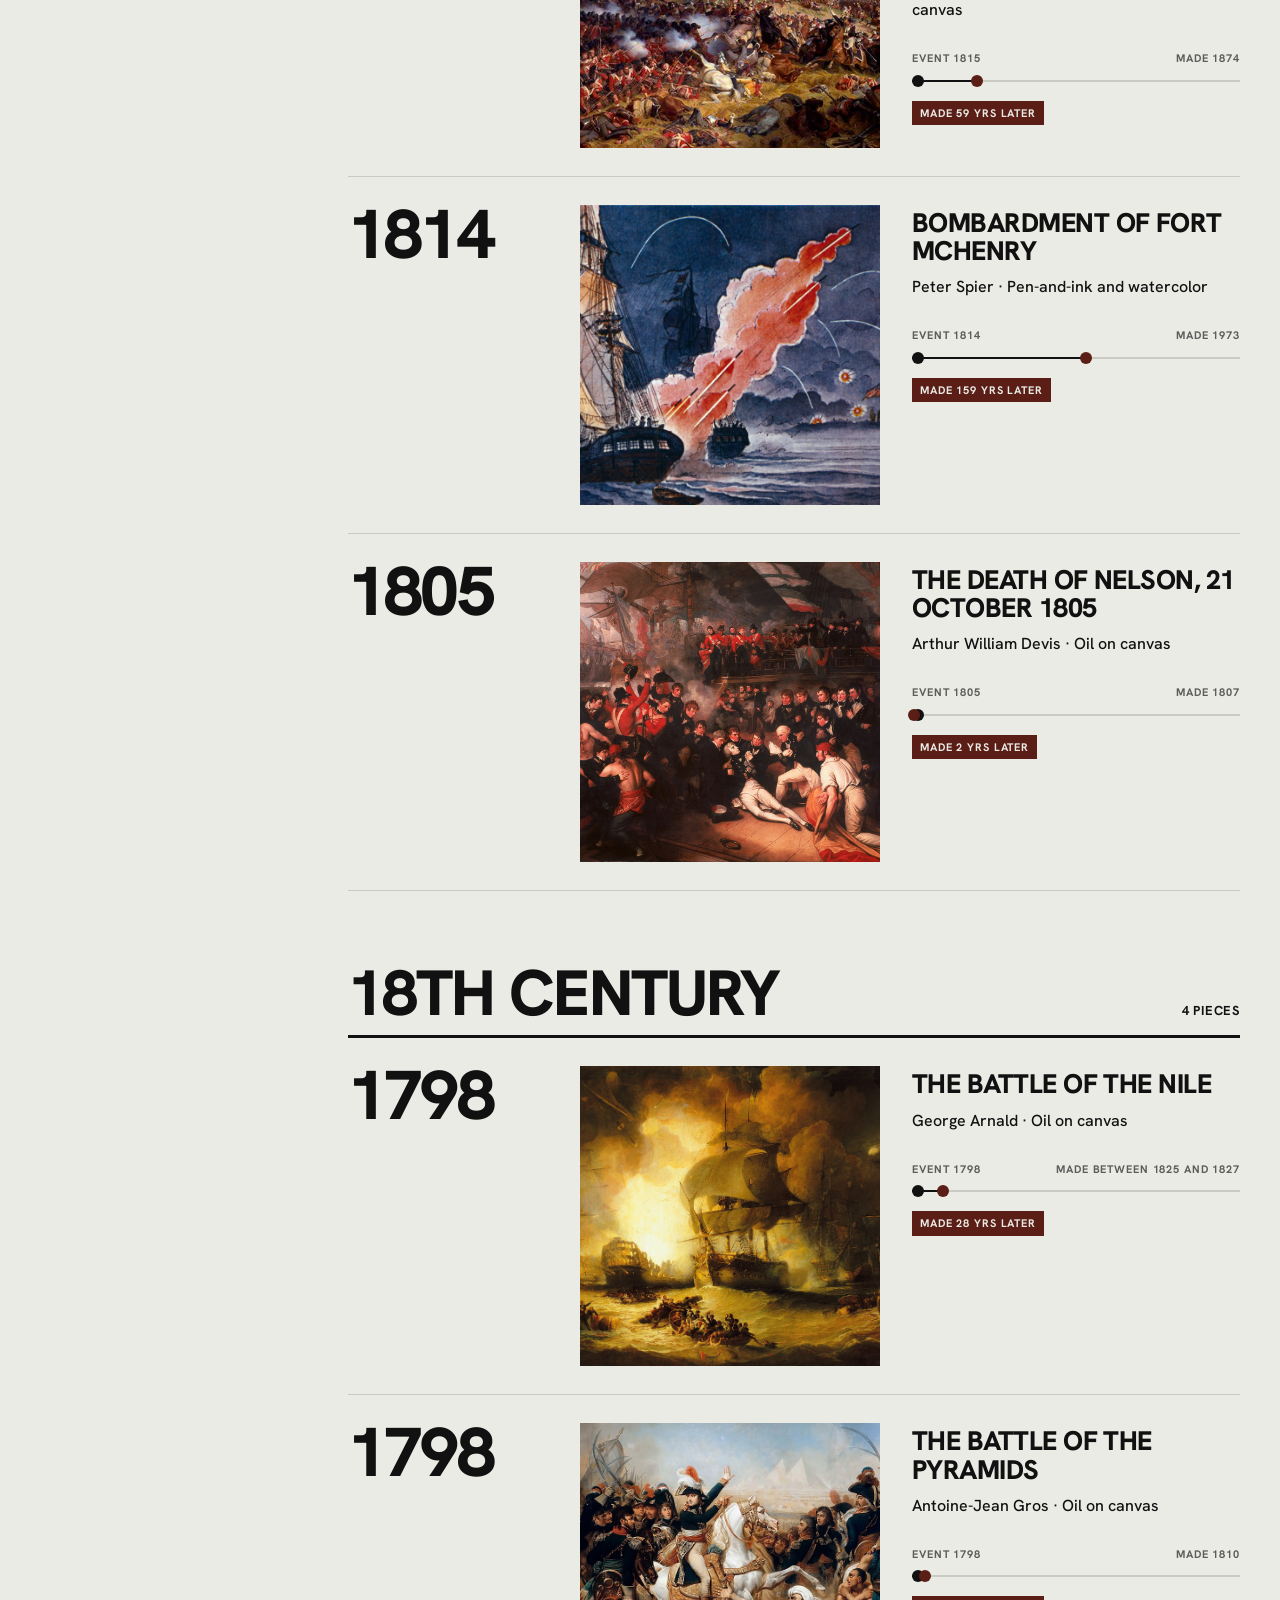
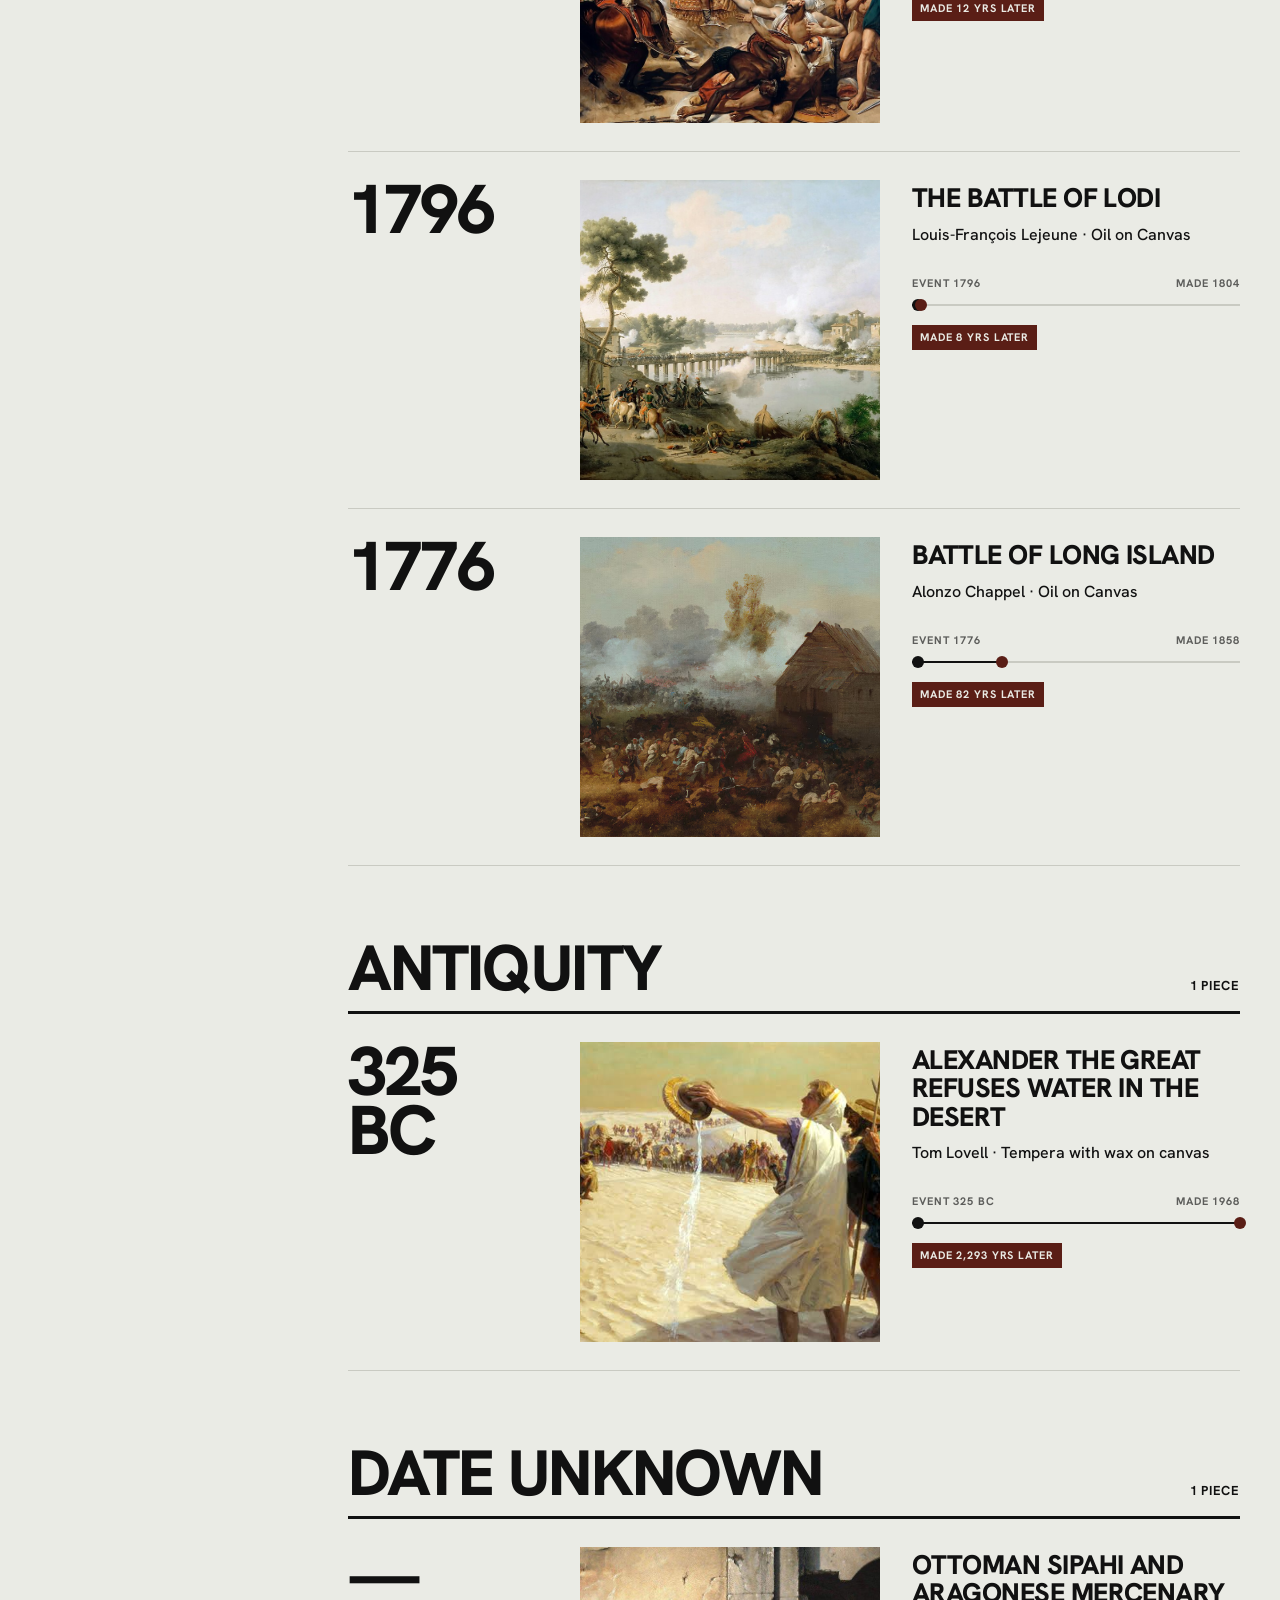
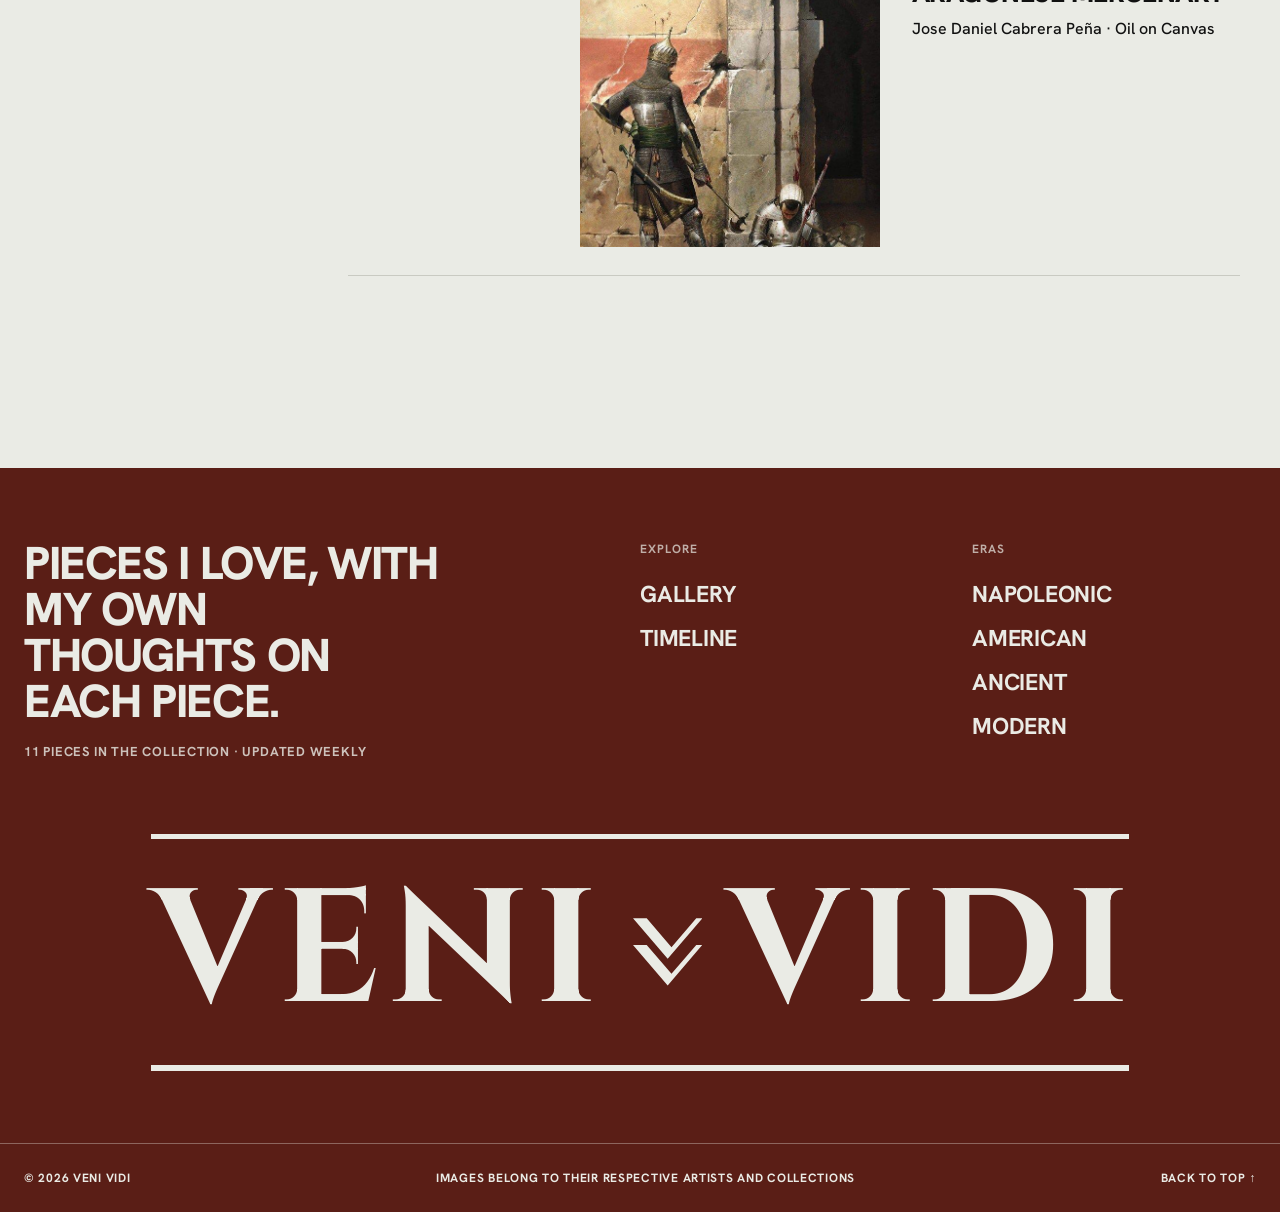
==== commit 8fa00293: "Rename site to Veni Vidi with Roman inscription wordmark - New wordmark: VENI ⌄ VIDI in Cinzel capit" ====
--- a/timeline.html
+++ b/timeline.html
@@ -3,26 +3,27 @@
 <head>
 <meta charset="UTF-8">
 <meta name="viewport" content="width=device-width, initial-scale=1.0">
-<title>Timeline · JIST Gallery</title>
+<title>Timeline · Veni Vidi</title>
 
 <!-- Social preview (shows up when the link is shared in iMessage, Discord, etc.) -->
-<meta name="description" content="Every piece in the JIST Gallery, placed at the moment it depicts.">
-<meta property="og:title" content="Timeline · JIST Gallery">
-<meta property="og:description" content="Every piece in the JIST Gallery, placed at the moment it depicts.">
+<meta name="description" content="Every piece in Veni Vidi, placed at the moment it depicts.">
+<meta property="og:title" content="Timeline · Veni Vidi">
+<meta property="og:description" content="Every piece in Veni Vidi, placed at the moment it depicts.">
 <meta property="og:type" content="website">
 <meta name="twitter:card" content="summary">
-<meta name="twitter:title" content="Timeline · JIST Gallery">
-<meta name="twitter:description" content="Every piece in the JIST Gallery, placed at the moment it depicts.">
+<meta name="twitter:title" content="Timeline · Veni Vidi">
+<meta name="twitter:description" content="Every piece in Veni Vidi, placed at the moment it depicts.">
 
 <link rel="preconnect" href="https://fonts.googleapis.com">
 <link rel="preconnect" href="https://fonts.gstatic.com" crossorigin>
-<link href="https://fonts.googleapis.com/css2?family=Hanken+Grotesk:wght@500;700;800&display=swap" rel="stylesheet">
+<link href="https://fonts.googleapis.com/css2?family=Cinzel:wght@700&family=Hanken+Grotesk:wght@500;700;800&display=swap" rel="stylesheet">
+<link rel="icon" href="favicon.svg" type="image/svg+xml">
 <link rel="stylesheet" href="style.css">
 </head>
 <body class="timeline-page">
 
   <header class="tl-banner">
-    <a href="index.html" class="tl-word" aria-label="JIST Gallery home">JIST</a>
+    <a href="index.html" class="tl-word vv-mark" aria-label="Veni Vidi home"><span class="vv-rule"></span><span class="vv-line"><span>VENI</span><svg class="vv-chev" viewBox="0 0 120 116" aria-hidden="true"><polygon points="0,0 60,70 120,0 109.5,0 66.6,50 23.7,0"></polygon><polygon points="0,46 60,116 120,46 109.5,46 66.6,96 23.7,46"></polygon></svg><span>VIDI</span></span><span class="vv-rule"></span></a>
     <nav class="site-nav" aria-label="Site">
       <a href="index.html">Gallery</a>
       <a href="timeline.html" aria-current="page">Timeline</a>
--- a/style.css
+++ b/style.css
@@ -35,8 +35,8 @@
 /* ---------- Intro / hero ----------
    States (classes on #intro, added in order by main.js):
      is-panel   → panel wipes in from the left
-     is-word    → JIST rises
-     is-art     → featured piece slides in behind JIST
+     is-word    → the wordmark rises
+     is-art     → featured piece slides in behind it
      is-settled → shrinks into the split banner above the gallery
 */
 .intro {
@@ -102,21 +102,21 @@
   opacity: 0.3;
 }
 
+/* During the intro the wordmark sits at the TOP, where battle paintings are
+   usually sky, sails or smoke, so it doesn't cover the subject. Once settled
+   it glides to the bottom of the oxblood half (top: 100% minus its own height). */
 .intro-word {
   position: absolute;
   left: 24px;
-  bottom: 96px;
+  top: 56px;
   z-index: 2;
   margin: 0;
-  font-weight: 800;
-  line-height: 0.8;
-  letter-spacing: -0.05em;
   color: var(--bg-page);
-  font-size: clamp(140px, 30vw, 460px);
+  font-size: clamp(56px, 10.5vw, 170px);
   opacity: 0;
   transform: translateY(60px);
-  transition: opacity 0.9s var(--ease), transform 0.9s var(--ease),
-    font-size 1.1s var(--ease), bottom 1.1s var(--ease);
+  transition: opacity 0.9s var(--ease), transform 1.1s var(--ease),
+    font-size 1.1s var(--ease), top 1.1s var(--ease);
 }
 
 .intro.is-word .intro-word {
@@ -125,8 +125,46 @@
 }
 
 .intro.is-settled .intro-word {
-  bottom: 40px;
-  font-size: clamp(110px, 17vw, 260px);
+  top: 100%;
+  transform: translateY(calc(-100% - 40px));
+  font-size: clamp(40px, 5.6vw, 100px);
+}
+
+/* ---------- Veni Vidi wordmark ----------
+   Roman capitals between two carved rules, with the chevrons (VV)
+   standing in for the dot between the words. Everything scales with
+   the element's font-size. */
+.vv-mark {
+  display: inline-flex;
+  flex-direction: column;
+  gap: 0.2em;
+  font-family: "Cinzel", "Trajan Pro", Georgia, serif;
+  font-weight: 700;
+  line-height: 1;
+}
+
+.vv-rule {
+  display: block;
+  height: max(2px, 0.035em);
+  background: currentColor;
+}
+
+.vv-line {
+  display: flex;
+  align-items: center;
+  gap: 0.16em;
+  letter-spacing: 0.06em;
+}
+
+.vv-line > span:last-child {
+  margin-right: -0.06em; /* cancel the trailing letter-spacing so the rules line up */
+}
+
+.vv-chev {
+  flex-shrink: 0;
+  width: 0.43em;
+  height: 0.42em;
+  fill: currentColor;
 }
 
 /* Era menu — appears top-right once the intro settles */
@@ -562,10 +600,7 @@
   position: absolute;
   left: 24px;
   bottom: 32px;
-  font-weight: 800;
-  font-size: clamp(110px, 15vw, 220px);
-  line-height: 0.8;
-  letter-spacing: -0.05em;
+  font-size: clamp(40px, 5.6vw, 100px);
   color: var(--bg-page);
   text-decoration: none;
 }
@@ -901,7 +936,7 @@
 
 /* ---------- Footer ---------- */
 /* Built by footer.js. An oxblood band that mirrors the intro: statement +
-   links up top, a giant JIST across the full width, small print below. */
+   links up top, a large Veni Vidi wordmark, small print below. */
 .site-footer {
   overflow: hidden;
   background: var(--panel);
@@ -977,12 +1012,11 @@
 
 /* Giant wordmark, sized to span the page and cropped slightly at the bottom */
 .footer-word {
-  margin: 0 0 -0.12em;
-  padding: 0 12px;
-  font-weight: 800;
-  font-size: 53vw;
-  line-height: 0.8;
-  letter-spacing: -0.06em;
+  display: flex;
+  width: fit-content;
+  margin: 0 auto;
+  padding: 16px 24px 72px;
+  font-size: 12.6vw;
   white-space: nowrap;
   user-select: none;
 }
@@ -1049,12 +1083,20 @@
 
   .intro-word {
     left: 14px;
-    bottom: 200px;
-  }
-
+    top: 40px;
+    font-size: 12.5vw;
+  }
+
+  /* On a phone the painting stays full width, so the wordmark stays up top
+     (just under the era menu) instead of dropping onto the subject. */
   .intro.is-settled .intro-word {
-    bottom: 84px;
-    font-size: clamp(90px, 28vw, 160px);
+    top: 116px;
+    transform: translateY(0);
+    font-size: 11vw;
+  }
+
+  .footer-word {
+    padding: 8px 14px 40px;
   }
 
   .intro-caption {
@@ -1168,6 +1210,7 @@
   .tl-word {
     left: 14px;
     bottom: 20px;
+    font-size: 11vw;
   }
 
   .site-nav {
